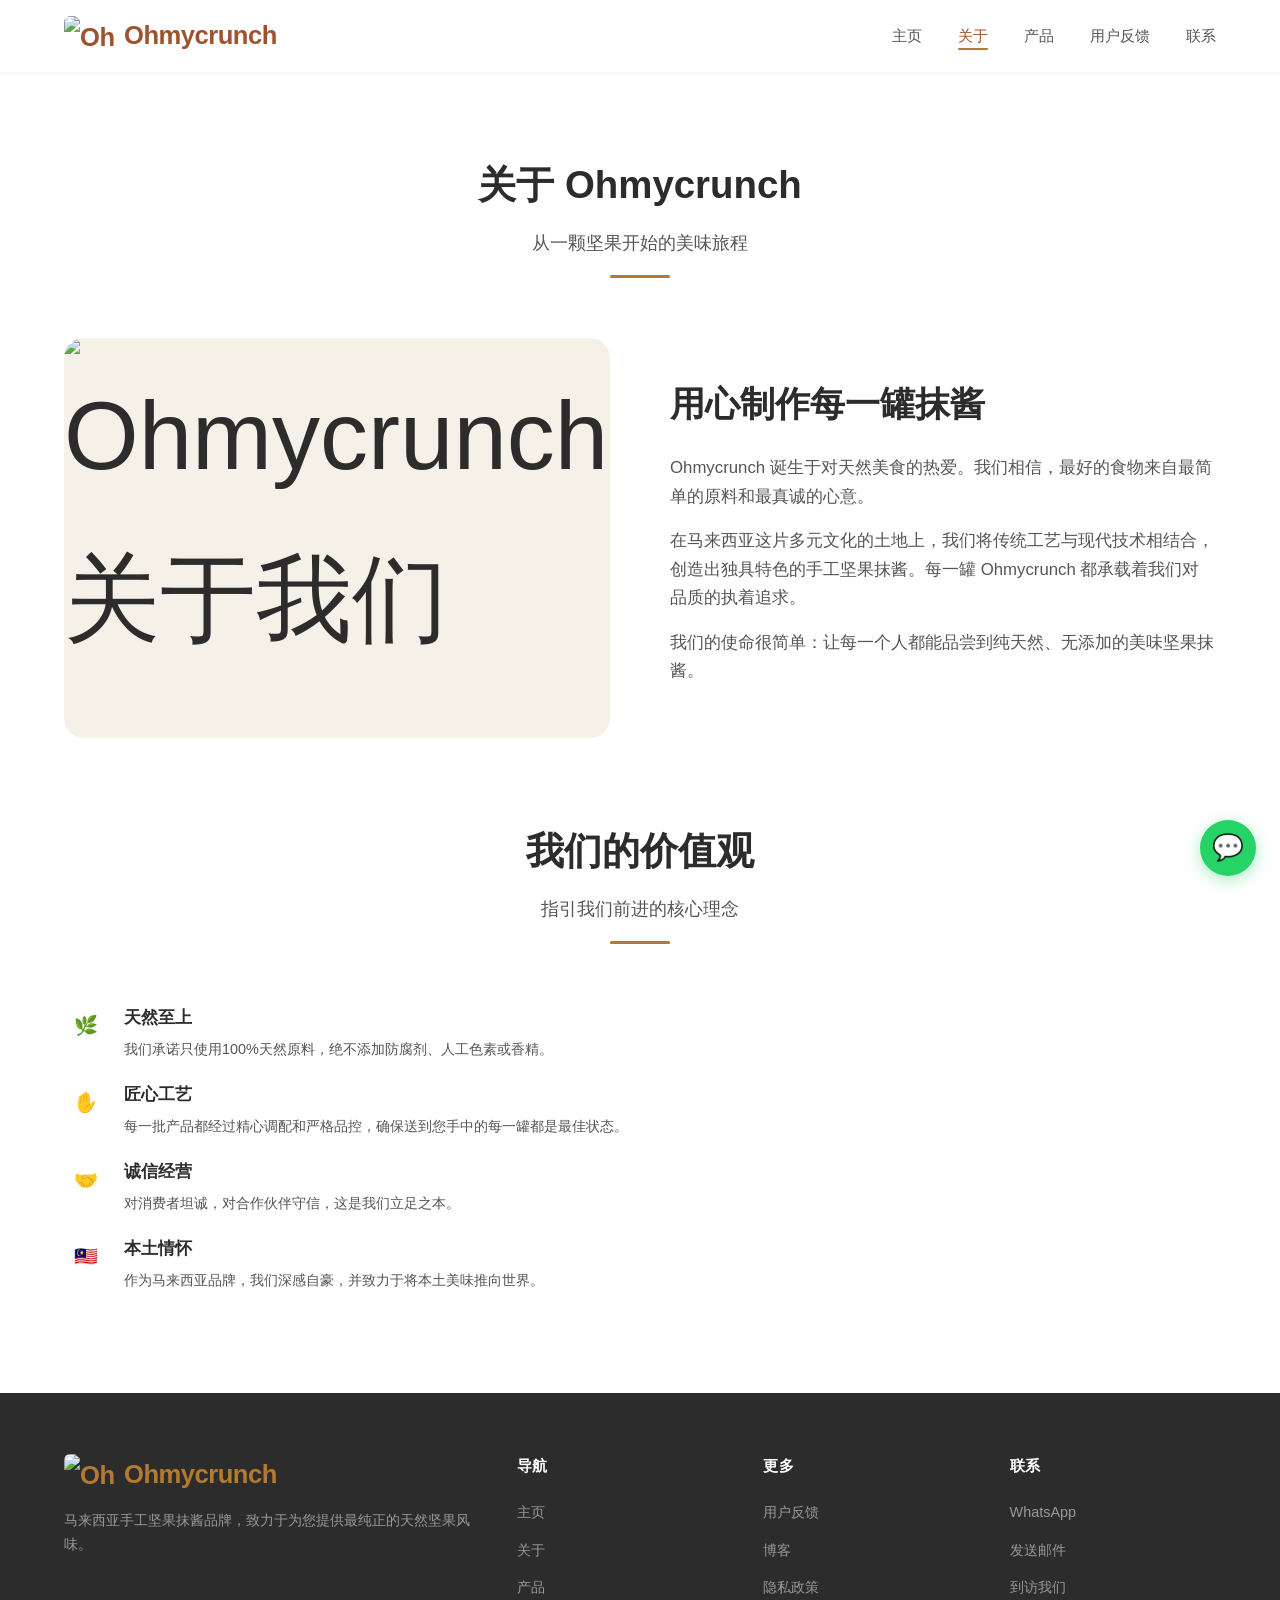
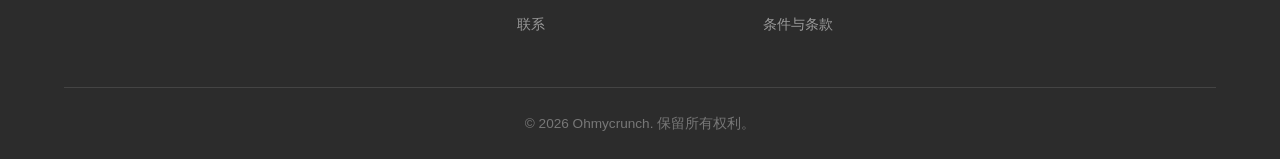
==== about.html @ 34224956 "Initial website upload Added the first version of the personal website including homepage structure," ====
<!DOCTYPE html>
<html lang="zh-CN">
<head>
    <meta charset="UTF-8">
    <meta name="viewport" content="width=device-width, initial-scale=1.0">
    <title>关于我们 | Ohmycrunch</title>
    <meta name="description" content="了解 Ohmycrunch 的故事——马来西亚手工坚果抹酱品牌的诞生与使命。">
    <link rel="stylesheet" href="style.css">
</head>
<body>
    <nav class="navbar">
        <div class="nav-container">
            <a href="index.html" class="logo"><img src="images/ohmycrunch.jpeg" alt="Ohmycrunch Logo" class="logo-img" style="height:40px;width:auto;max-height:40px;object-fit:contain;display:block;">Ohmycrunch</a>
            <button class="mobile-menu-btn" onclick="toggleMenu()">
                <span></span>
                <span></span>
                <span></span>
            </button>
            <ul class="nav-links" id="navLinks">
                <li><a href="index.html">主页</a></li>
                <li><a href="about.html" class="active">关于</a></li>
                <li><a href="products.html">产品</a></li>
                <li><a href="reviews.html">用户反馈</a></li>
                <li><a href="contact.html">联系</a></li>
            </ul>
        </div>
    </nav>

    <section class="about-section">
        <div class="container">
            <div class="section-header">
                <h2>关于 Ohmycrunch</h2>
                <p>从一颗坚果开始的美味旅程</p>
                <div class="section-line"></div>
            </div>
            <div class="about-grid">
                <div class="about-image">
                    <img src="images/about-us.jpg" alt="Ohmycrunch 关于我们" style="width:100%;height:100%;object-fit:cover;display:block;border-radius:20px;">
                </div>
                <div class="about-content">
                    <h2>用心制作每一罐抹酱</h2>
                    <p>Ohmycrunch 诞生于对天然美食的热爱。我们相信，最好的食物来自最简单的原料和最真诚的心意。</p>
                    <p>在马来西亚这片多元文化的土地上，我们将传统工艺与现代技术相结合，创造出独具特色的手工坚果抹酱。每一罐 Ohmycrunch 都承载着我们对品质的执着追求。</p>
                    <p>我们的使命很简单：让每一个人都能品尝到纯天然、无添加的美味坚果抹酱。</p>
                </div>
            </div>

            <div class="about-values" style="margin-top:80px">
                <div class="section-header">
                    <h2>我们的价值观</h2>
                    <p>指引我们前进的核心理念</p>
                    <div class="section-line"></div>
                </div>
                <div class="value-item">
                    <div class="value-icon peanut-bg">🌿</div>
                    <div>
                        <h4>天然至上</h4>
                        <p>我们承诺只使用100%天然原料，绝不添加防腐剂、人工色素或香精。</p>
                    </div>
                </div>
                <div class="value-item">
                    <div class="value-icon pistachio-bg">✋</div>
                    <div>
                        <h4>匠心工艺</h4>
                        <p>每一批产品都经过精心调配和严格品控，确保送到您手中的每一罐都是最佳状态。</p>
                    </div>
                </div>
                <div class="value-item">
                    <div class="value-icon peanut-bg">🤝</div>
                    <div>
                        <h4>诚信经营</h4>
                        <p>对消费者坦诚，对合作伙伴守信，这是我们立足之本。</p>
                    </div>
                </div>
                <div class="value-item">
                    <div class="value-icon pistachio-bg">🇲🇾</div>
                    <div>
                        <h4>本土情怀</h4>
                        <p>作为马来西亚品牌，我们深感自豪，并致力于将本土美味推向世界。</p>
                    </div>
                </div>
            </div>
        </div>
    </section>

    <footer class="footer">
        <div class="container">
            <div class="footer-grid">
                <div class="footer-brand">
                    <a href="index.html" class="logo"><img src="images/ohmycrunch.jpeg" alt="Ohmycrunch Logo" class="logo-img" style="height:40px;width:auto;max-height:40px;object-fit:contain;display:block;">Ohmycrunch</a>
                    <p>马来西亚手工坚果抹酱品牌，致力于为您提供最纯正的天然坚果风味。</p>
                </div>
                <div class="footer-column">
                    <h4>导航</h4>
                    <ul>
                        <li><a href="index.html">主页</a></li>
                        <li><a href="about.html">关于</a></li>
                        <li><a href="products.html">产品</a></li>
                        <li><a href="contact.html">联系</a></li>
                    </ul>
                </div>
                <div class="footer-column">
                    <h4>更多</h4>
                    <ul>
                        <li><a href="reviews.html">用户反馈</a></li>
                        <li><a href="blog.html">博客</a></li>
                        <li><a href="privacy.html">隐私政策</a></li>
                        <li><a href="terms.html">条件与条款</a></li>
                    </ul>
                </div>
                <div class="footer-column">
                    <h4>联系</h4>
                    <ul>
                        <li><a href="https://wa.me/60146859862" target="_blank">WhatsApp</a></li>
                        <li><a href="contact.html">发送邮件</a></li>
                        <li><a href="contact.html">到访我们</a></li>
                    </ul>
                </div>
            </div>
            <div class="footer-bottom">
                <p>© 2026 Ohmycrunch. 保留所有权利。</p>
            </div>
        </div>
    </footer>

    <a href="https://wa.me/60146859862" class="whatsapp-float" target="_blank" title="WhatsApp 联系我们">💬</a>

    <script>
        function toggleMenu() {
            document.getElementById('navLinks').classList.toggle('active');
        }
    </script>
</body>
</html>
---- style.css ----
/* Ohmycrunch - Shared Styles */
:root {
    --white: #ffffff;
    --peanut: #B47A31;
    --peanut-dark: #A0522D;
    --peanut-light: #D4A76A;
    --pistachio: #525737;
    --pistachio-dark: #3A4528;
    --pistachio-light: #7A8B5C;
    --text-dark: #2C2C2C;
    --text-medium: #555555;
    --text-light: #888888;
    --bg-light: #FAFAF8;
    --bg-cream: #F5F0E8;
    --transition: all 0.3s ease;
}

* {
    margin: 0;
    padding: 0;
    box-sizing: border-box;
}

html {
    scroll-behavior: smooth;
}

body {
    font-family: 'Segoe UI', 'Helvetica Neue', Arial, sans-serif;
    color: var(--text-dark);
    background-color: var(--white);
    line-height: 1.7;
    -webkit-font-smoothing: antialiased;
}

a {
    text-decoration: none;
    color: inherit;
    transition: var(--transition);
}

img {
    max-width: 100%;
    height: auto;
    display: block;
}

.container {
    max-width: 1200px;
    margin: 0 auto;
    padding: 0 24px;
}

/* ===== NAVIGATION ===== */
.navbar {
    background: var(--white);
    box-shadow: 0 1px 3px rgba(0,0,0,0.05);
    position: sticky;
    top: 0;
    z-index: 1000;
}

.nav-container {
    max-width: 1200px;
    margin: 0 auto;
    padding: 0 24px;
    display: flex;
    justify-content: space-between;
    align-items: center;
    height: 72px;
    overflow: hidden;
}

/* Navbar Logo */
.navbar .logo {
    display: flex;
    align-items: center;
    gap: 10px;
    font-size: 1.6rem;
    font-weight: 700;
    color: var(--peanut-dark);
    letter-spacing: -0.5px;
    white-space: nowrap;
}

.navbar .logo span {
    color: var(--pistachio);
}

.logo-img {
    height: 40px;
    max-height: 40px;
    width: auto;
    max-width: 50px;
    border-radius: 6px;
    object-fit: contain;
    display: block;
    flex-shrink: 0;
}

.nav-links {
    display: flex;
    list-style: none;
    gap: 36px;
}

.nav-links a {
    font-size: 0.95rem;
    font-weight: 500;
    color: var(--text-medium);
    position: relative;
    padding: 4px 0;
}

.nav-links a:hover,
.nav-links a.active {
    color: var(--peanut-dark);
}

.nav-links a.active::after {
    content: '';
    position: absolute;
    bottom: -2px;
    left: 0;
    width: 100%;
    height: 2px;
    background: var(--peanut);
    border-radius: 1px;
}

.mobile-menu-btn {
    display: none;
    background: none;
    border: none;
    cursor: pointer;
    padding: 8px;
}

.mobile-menu-btn span {
    display: block;
    width: 24px;
    height: 2px;
    background: var(--text-dark);
    margin: 5px 0;
    transition: var(--transition);
}

/* ===== BUTTONS ===== */
.btn {
    display: inline-block;
    padding: 14px 32px;
    border-radius: 8px;
    font-weight: 600;
    font-size: 0.95rem;
    text-align: center;
    cursor: pointer;
    border: none;
    transition: var(--transition);
}

.btn-primary {
    background: var(--peanut);
    color: var(--white);
}

.btn-primary:hover {
    background: var(--peanut-dark);
    transform: translateY(-2px);
    box-shadow: 0 8px 20px rgba(196, 163, 90, 0.3);
}

.btn-secondary {
    background: var(--pistachio);
    color: var(--white);
}

.btn-secondary:hover {
    background: var(--pistachio-dark);
    transform: translateY(-2px);
    box-shadow: 0 8px 20px rgba(74, 124, 89, 0.3);
}

.btn-outline {
    background: transparent;
    color: var(--peanut-dark);
    border: 2px solid var(--peanut);
}

.btn-outline:hover {
    background: var(--peanut);
    color: var(--white);
}

/* ===== HERO SECTION ===== */
.hero {
    background: var(--bg-cream);
    background-size: cover;
    background-position: center;
    background-repeat: no-repeat;
    padding: 140px 0 120px;
    text-align: center;
    position: relative;
    overflow: hidden;
}

.hero-overlay {
    position: absolute;
    top: 0;
    left: 0;
    right: 0;
    bottom: 0;
    background: rgba(0, 0, 0, 0.45);
    z-index: 1;
}

.hero-content {
    position: relative;
    z-index: 2;
    max-width: 700px;
    margin: 0 auto;
    padding: 0 24px;
}

.hero h1 {
    font-size: 3.2rem;
    font-weight: 800;
    color: var(--white);
    margin-bottom: 20px;
    line-height: 1.2;
    text-shadow: 0 2px 10px rgba(0,0,0,0.3);
}

.hero h1 .highlight-peanut {
    color: var(--peanut-light);
}

.hero h1 .highlight-pistachio {
    color: var(--pistachio-light);
}

.hero-subtitle {
    font-size: 1.25rem;
    color: rgba(255, 255, 255, 0.9);
    margin-bottom: 36px;
    font-weight: 400;
    text-shadow: 0 1px 4px rgba(0,0,0,0.3);
}

.hero-buttons {
    display: flex;
    gap: 16px;
    justify-content: center;
    flex-wrap: wrap;
}

/* ===== SECTION HEADERS ===== */
.section-header {
    text-align: center;
    margin-bottom: 60px;
}

.section-header h2 {
    font-size: 2.4rem;
    font-weight: 700;
    color: var(--text-dark);
    margin-bottom: 12px;
}

.section-header p {
    font-size: 1.1rem;
    color: var(--text-medium);
    max-width: 600px;
    margin: 0 auto;
}

.section-line {
    width: 60px;
    height: 3px;
    background: var(--peanut);
    margin: 16px auto 0;
    border-radius: 2px;
}

/* ===== PRODUCTS ===== */
.products-section {
    padding: 80px 0;
    background: var(--white);
}

.products-grid {
    display: grid;
    grid-template-columns: repeat(auto-fit, minmax(320px, 1fr));
    gap: 40px;
    max-width: 900px;
    margin: 0 auto;
}

.product-card {
    background: var(--white);
    border-radius: 20px;
    overflow: hidden;
    box-shadow: 0 4px 20px rgba(0,0,0,0.06);
    transition: var(--transition);
    border: 1px solid rgba(0,0,0,0.04);
}

.product-card:hover {
    transform: translateY(-8px);
    box-shadow: 0 16px 40px rgba(0,0,0,0.1);
}

.product-image {
    height: 260px;
    position: relative;
    overflow: hidden;
    background: var(--bg-cream);
}

.product-image .product-icon {
    font-size: 5rem;
    opacity: 0.9;
    position: absolute;
    top: 50%;
    left: 50%;
    transform: translate(-50%, -50%);
}

.product-photo {
    width: 100%;
    height: 100%;
    object-fit: cover;
    object-position: center;
    display: block;
    transition: var(--transition);
}

.product-card:hover .product-photo {
    transform: scale(1.05);
}

.product-badge {
    position: absolute;
    top: 16px;
    right: 16px;
    padding: 6px 14px;
    border-radius: 20px;
    font-size: 0.75rem;
    font-weight: 700;
    text-transform: uppercase;
    letter-spacing: 0.5px;
}

.badge-peanut {
    background: var(--peanut);
    color: var(--white);
}

.badge-pistachio {
    background: var(--pistachio);
    color: var(--white);
}

.product-info {
    padding: 28px;
}

.product-info h3 {
    font-size: 1.4rem;
    font-weight: 700;
    margin-bottom: 8px;
    color: var(--text-dark);
}

.product-info .product-desc {
    color: var(--text-medium);
    font-size: 0.95rem;
    margin-bottom: 16px;
}

.product-info .product-price {
    font-size: 1.3rem;
    font-weight: 700;
    color: var(--peanut-dark);
    margin-bottom: 20px;
}

.product-info .product-price span {
    font-size: 0.9rem;
    font-weight: 400;
    color: var(--text-light);
}

/* ===== FEATURES ===== */
.features-section {
    padding: 80px 0;
    background: var(--bg-light);
}

.features-grid {
    display: grid;
    grid-template-columns: repeat(auto-fit, minmax(260px, 1fr));
    gap: 32px;
}

.feature-item {
    text-align: center;
    padding: 40px 24px;
    background: var(--white);
    border-radius: 16px;
    transition: var(--transition);
}

.feature-item:hover {
    transform: translateY(-4px);
    box-shadow: 0 8px 24px rgba(0,0,0,0.06);
}

.feature-icon {
    width: 64px;
    height: 64px;
    border-radius: 50%;
    display: flex;
    align-items: center;
    justify-content: center;
    margin: 0 auto 20px;
    font-size: 1.6rem;
}

.feature-icon.peanut-bg {
    background: var(--peanut-light);
}

.feature-icon.pistachio-bg {
    background: #D4E8D4;
}

.feature-item h3 {
    font-size: 1.15rem;
    font-weight: 700;
    margin-bottom: 10px;
    color: var(--text-dark);
}

.feature-item p {
    font-size: 0.9rem;
    color: var(--text-medium);
}

/* ===== ABOUT PAGE ===== */
.about-section {
    padding: 80px 0;
}

.about-grid {
    display: grid;
    grid-template-columns: 1fr 1fr;
    gap: 60px;
    align-items: center;
}

.about-image {
    background: var(--bg-cream);
    border-radius: 20px;
    height: 400px;
    display: flex;
    align-items: center;
    justify-content: center;
    font-size: 6rem;
}

.about-content h2 {
    font-size: 2.2rem;
    font-weight: 700;
    margin-bottom: 20px;
    color: var(--text-dark);
}

.about-content p {
    color: var(--text-medium);
    margin-bottom: 16px;
    font-size: 1.05rem;
}

.about-values {
    margin-top: 32px;
}

.value-item {
    display: flex;
    align-items: flex-start;
    gap: 16px;
    margin-bottom: 20px;
}

.value-icon {
    width: 44px;
    height: 44px;
    border-radius: 12px;
    display: flex;
    align-items: center;
    justify-content: center;
    font-size: 1.2rem;
    flex-shrink: 0;
}

.value-item h4 {
    font-size: 1.05rem;
    font-weight: 700;
    margin-bottom: 4px;
    color: var(--text-dark);
}

.value-item p {
    font-size: 0.9rem;
    margin: 0;
    color: var(--text-medium);
}

/* ===== REVIEWS ===== */
.reviews-section {
    padding: 80px 0;
    background: var(--white);
}

.reviews-grid {
    display: grid;
    grid-template-columns: repeat(auto-fit, minmax(300px, 1fr));
    gap: 28px;
}

.review-card {
    background: var(--bg-light);
    border-radius: 16px;
    padding: 32px;
    transition: var(--transition);
}

.review-card:hover {
    box-shadow: 0 8px 24px rgba(0,0,0,0.06);
}

.review-stars {
    color: var(--peanut);
    font-size: 1.1rem;
    margin-bottom: 16px;
    letter-spacing: 2px;
}

.review-text {
    font-size: 1rem;
    color: var(--text-medium);
    margin-bottom: 20px;
    font-style: italic;
    line-height: 1.8;
}

.review-author {
    display: flex;
    align-items: center;
    gap: 12px;
}

.review-avatar {
    width: 44px;
    height: 44px;
    border-radius: 50%;
    display: flex;
    align-items: center;
    justify-content: center;
    font-weight: 700;
    color: var(--white);
    font-size: 0.9rem;
}

.review-avatar.peanut {
    background: var(--peanut);
}

.review-avatar.pistachio {
    background: var(--pistachio);
}

.review-name {
    font-weight: 700;
    font-size: 0.95rem;
    color: var(--text-dark);
}

.review-product {
    font-size: 0.8rem;
    color: var(--text-light);
}

/* ===== CONTACT ===== */
.contact-section {
    padding: 80px 0;
    background: var(--bg-light);
}

.contact-grid {
    display: grid;
    grid-template-columns: 1fr 1fr;
    gap: 60px;
}

.contact-info h3 {
    font-size: 1.5rem;
    font-weight: 700;
    margin-bottom: 24px;
    color: var(--text-dark);
}

.contact-item {
    display: flex;
    align-items: flex-start;
    gap: 16px;
    margin-bottom: 24px;
}

.contact-icon {
    width: 48px;
    height: 48px;
    border-radius: 12px;
    display: flex;
    align-items: center;
    justify-content: center;
    font-size: 1.3rem;
    flex-shrink: 0;
}

.contact-item h4 {
    font-size: 1rem;
    font-weight: 700;
    margin-bottom: 4px;
    color: var(--text-dark);
}

.contact-item p,
.contact-item a {
    font-size: 0.95rem;
    color: var(--text-medium);
}

.contact-item a:hover {
    color: var(--peanut-dark);
}

.contact-form {
    background: var(--white);
    padding: 40px;
    border-radius: 20px;
    box-shadow: 0 4px 20px rgba(0,0,0,0.04);
}

.form-group {
    margin-bottom: 20px;
}

.form-group label {
    display: block;
    font-size: 0.9rem;
    font-weight: 600;
    margin-bottom: 8px;
    color: var(--text-dark);
}

.form-group input,
.form-group textarea {
    width: 100%;
    padding: 14px 16px;
    border: 2px solid #E8E8E8;
    border-radius: 10px;
    font-size: 0.95rem;
    font-family: inherit;
    transition: var(--transition);
    background: var(--white);
}

.form-group input:focus,
.form-group textarea:focus {
    outline: none;
    border-color: var(--peanut);
    box-shadow: 0 0 0 3px rgba(196, 163, 90, 0.1);
}

.form-group textarea {
    min-height: 140px;
    resize: vertical;
}

/* ===== BLOG ===== */
.blog-section {
    padding: 80px 0;
}

.blog-grid {
    display: grid;
    grid-template-columns: repeat(auto-fit, minmax(320px, 1fr));
    gap: 32px;
}

.blog-card {
    background: var(--white);
    border-radius: 16px;
    overflow: hidden;
    box-shadow: 0 4px 16px rgba(0,0,0,0.05);
    transition: var(--transition);
    border: 1px solid rgba(0,0,0,0.03);
}

.blog-card:hover {
    transform: translateY(-6px);
    box-shadow: 0 12px 32px rgba(0,0,0,0.08);
}

.blog-image {
    height: 200px;
    display: flex;
    align-items: center;
    justify-content: center;
    font-size: 3rem;
}

.blog-image.peanut {
    background: var(--bg-cream);
}

.blog-image.pistachio {
    background: #F0F5F0;
}

.blog-content {
    padding: 24px;
}

.blog-date {
    font-size: 0.8rem;
    color: var(--text-light);
    margin-bottom: 8px;
    font-weight: 600;
    text-transform: uppercase;
    letter-spacing: 0.5px;
}

.blog-content h3 {
    font-size: 1.2rem;
    font-weight: 700;
    margin-bottom: 10px;
    color: var(--text-dark);
    line-height: 1.4;
}

.blog-content p {
    font-size: 0.95rem;
    color: var(--text-medium);
    margin-bottom: 16px;
}

.read-more {
    font-weight: 600;
    font-size: 0.9rem;
    color: var(--peanut-dark);
    display: inline-flex;
    align-items: center;
    gap: 6px;
}

.read-more:hover {
    color: var(--peanut);
    gap: 10px;
}

/* ===== LEGAL PAGES ===== */
.legal-section {
    padding: 80px 0;
    max-width: 800px;
    margin: 0 auto;
}

.legal-section h2 {
    font-size: 2rem;
    font-weight: 700;
    margin-bottom: 12px;
    color: var(--text-dark);
}

.legal-date {
    color: var(--text-light);
    font-size: 0.9rem;
    margin-bottom: 40px;
}

.legal-section h3 {
    font-size: 1.25rem;
    font-weight: 700;
    margin: 32px 0 12px;
    color: var(--text-dark);
}

.legal-section p {
    color: var(--text-medium);
    margin-bottom: 16px;
    font-size: 1rem;
}

.legal-section ul {
    margin-left: 24px;
    margin-bottom: 16px;
}

.legal-section ul li {
    color: var(--text-medium);
    margin-bottom: 8px;
}

/* ===== FOOTER ===== */
.footer {
    background: var(--text-dark);
    color: #aaa;
    padding: 60px 0 24px;
}

.footer-grid {
    display: grid;
    grid-template-columns: 2fr 1fr 1fr 1fr;
    gap: 40px;
    margin-bottom: 40px;
}

/* Footer Logo - separate from navbar logo */
.footer-brand .logo {
    color: var(--peanut);
    margin-bottom: 12px;
    display: inline-flex;
    align-items: center;
    gap: 10px;
    font-size: 1.6rem;
    font-weight: 700;
    letter-spacing: -0.5px;
    white-space: nowrap;
}

.footer-brand .logo span {
    color: var(--pistachio);
}

.footer-brand p {
    font-size: 0.9rem;
    line-height: 1.7;
    color: #999;
}

.footer-column h4 {
    font-size: 0.95rem;
    font-weight: 700;
    color: var(--white);
    margin-bottom: 20px;
    text-transform: uppercase;
    letter-spacing: 0.5px;
}

.footer-column ul {
    list-style: none;
}

.footer-column ul li {
    margin-bottom: 10px;
}

.footer-column ul li a {
    font-size: 0.9rem;
    color: #999;
}

.footer-column ul li a:hover {
    color: var(--peanut);
}

.footer-bottom {
    border-top: 1px solid #444;
    padding-top: 24px;
    text-align: center;
    font-size: 0.85rem;
    color: #777;
}

.footer-bottom a {
    color: #999;
    margin: 0 12px;
}

.footer-bottom a:hover {
    color: var(--peanut);
}

/* ===== WHATSAPP FLOAT ===== */
.whatsapp-float {
    position: fixed;
    bottom: 24px;
    right: 24px;
    width: 56px;
    height: 56px;
    background: #25D366;
    border-radius: 50%;
    display: flex;
    align-items: center;
    justify-content: center;
    color: var(--white);
    font-size: 1.6rem;
    box-shadow: 0 4px 16px rgba(37, 211, 102, 0.4);
    z-index: 999;
    transition: var(--transition);
}

.whatsapp-float:hover {
    transform: scale(1.1);
    box-shadow: 0 6px 24px rgba(37, 211, 102, 0.5);
}

/* ===== RESPONSIVE ===== */
@media (max-width: 768px) {
    .nav-links {
        display: none;
        position: absolute;
        top: 72px;
        left: 0;
        right: 0;
        background: var(--white);
        flex-direction: column;
        padding: 20px 24px;
        gap: 16px;
        box-shadow: 0 4px 12px rgba(0,0,0,0.08);
    }

    .nav-links.active {
        display: flex;
    }

    .mobile-menu-btn {
        display: block;
    }

    .hero {
        padding: 60px 0 50px;
    }

    .hero h1 {
        font-size: 2.2rem;
        color: #ffffff;
    }

    .hero-subtitle {
        font-size: 1.05rem;
        color: rgba(255, 255, 255, 0.9);
    }

    .section-header h2 {
        font-size: 1.8rem;
    }

    .about-grid,
    .contact-grid {
        grid-template-columns: 1fr;
        gap: 40px;
    }

    .about-image {
        height: 280px;
        order: -1;
    }

    .footer-grid {
        grid-template-columns: 1fr 1fr;
        gap: 32px;
    }

    .products-grid {
        grid-template-columns: 1fr;
    }

    .contact-form {
        padding: 28px;
    }
}

@media (max-width: 480px) {
    .hero h1 {
        font-size: 1.8rem;
        color: #ffffff;
    }

    .footer-grid {
        grid-template-columns: 1fr;
    }

    .btn {
        padding: 12px 24px;
        font-size: 0.9rem;
    }

    .logo-img {
        height: 32px;
    }
}
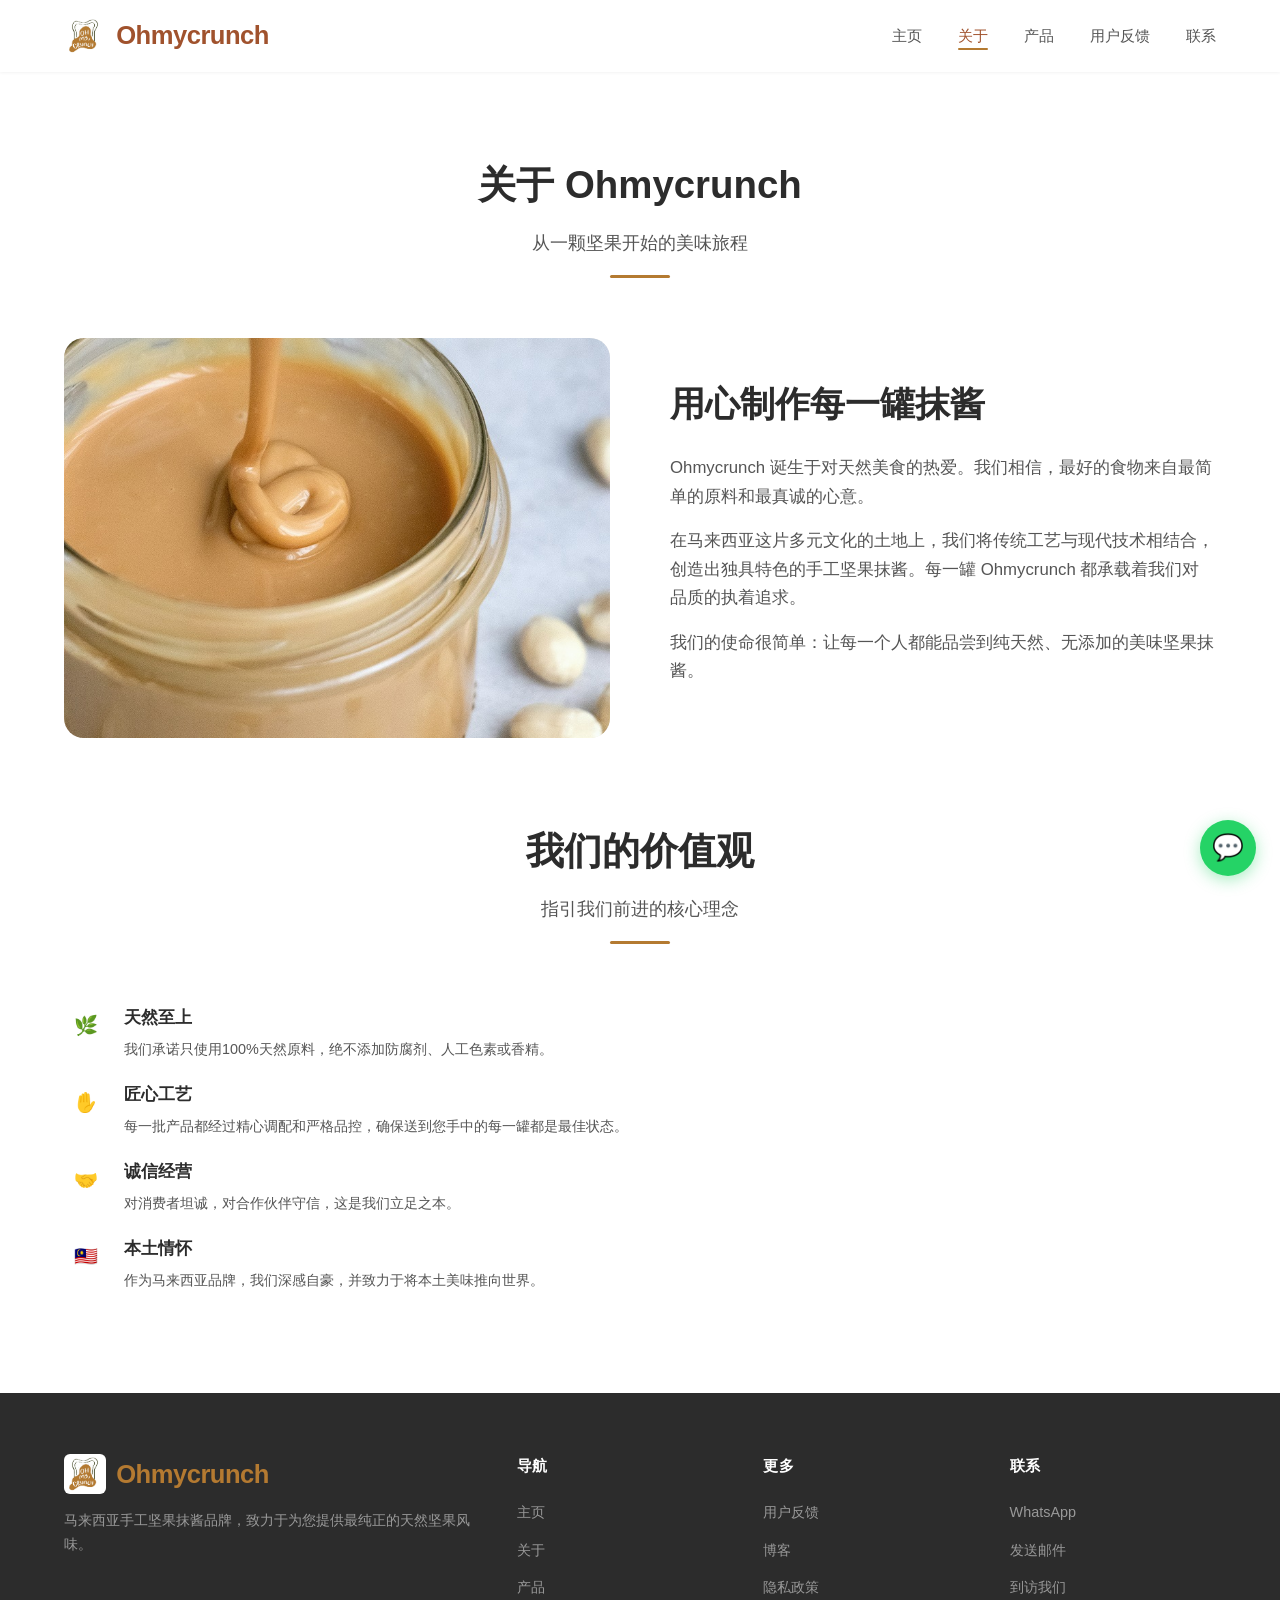
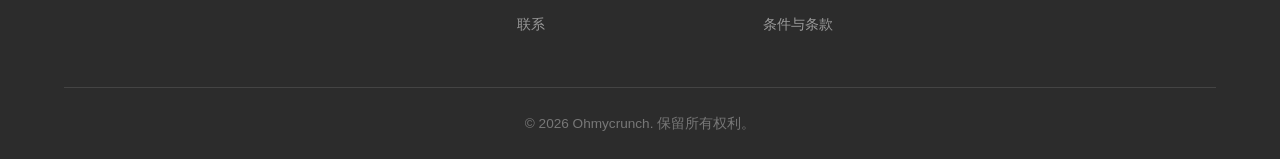
==== commit 875c6e45: "Update about.html Updated image name." ====
--- a/about.html
+++ b/about.html
@@ -35,7 +35,7 @@
             </div>
             <div class="about-grid">
                 <div class="about-image">
-                    <img src="images/about-us.jpg" alt="Ohmycrunch 关于我们" style="width:100%;height:100%;object-fit:cover;display:block;border-radius:20px;">
+                    <img src="images/about-us.jpeg" alt="Ohmycrunch 关于我们" style="width:100%;height:100%;object-fit:cover;display:block;border-radius:20px;">
                 </div>
                 <div class="about-content">
                     <h2>用心制作每一罐抹酱</h2>
@@ -131,4 +131,4 @@
         }
     </script>
 </body>
-</html>+</html>
